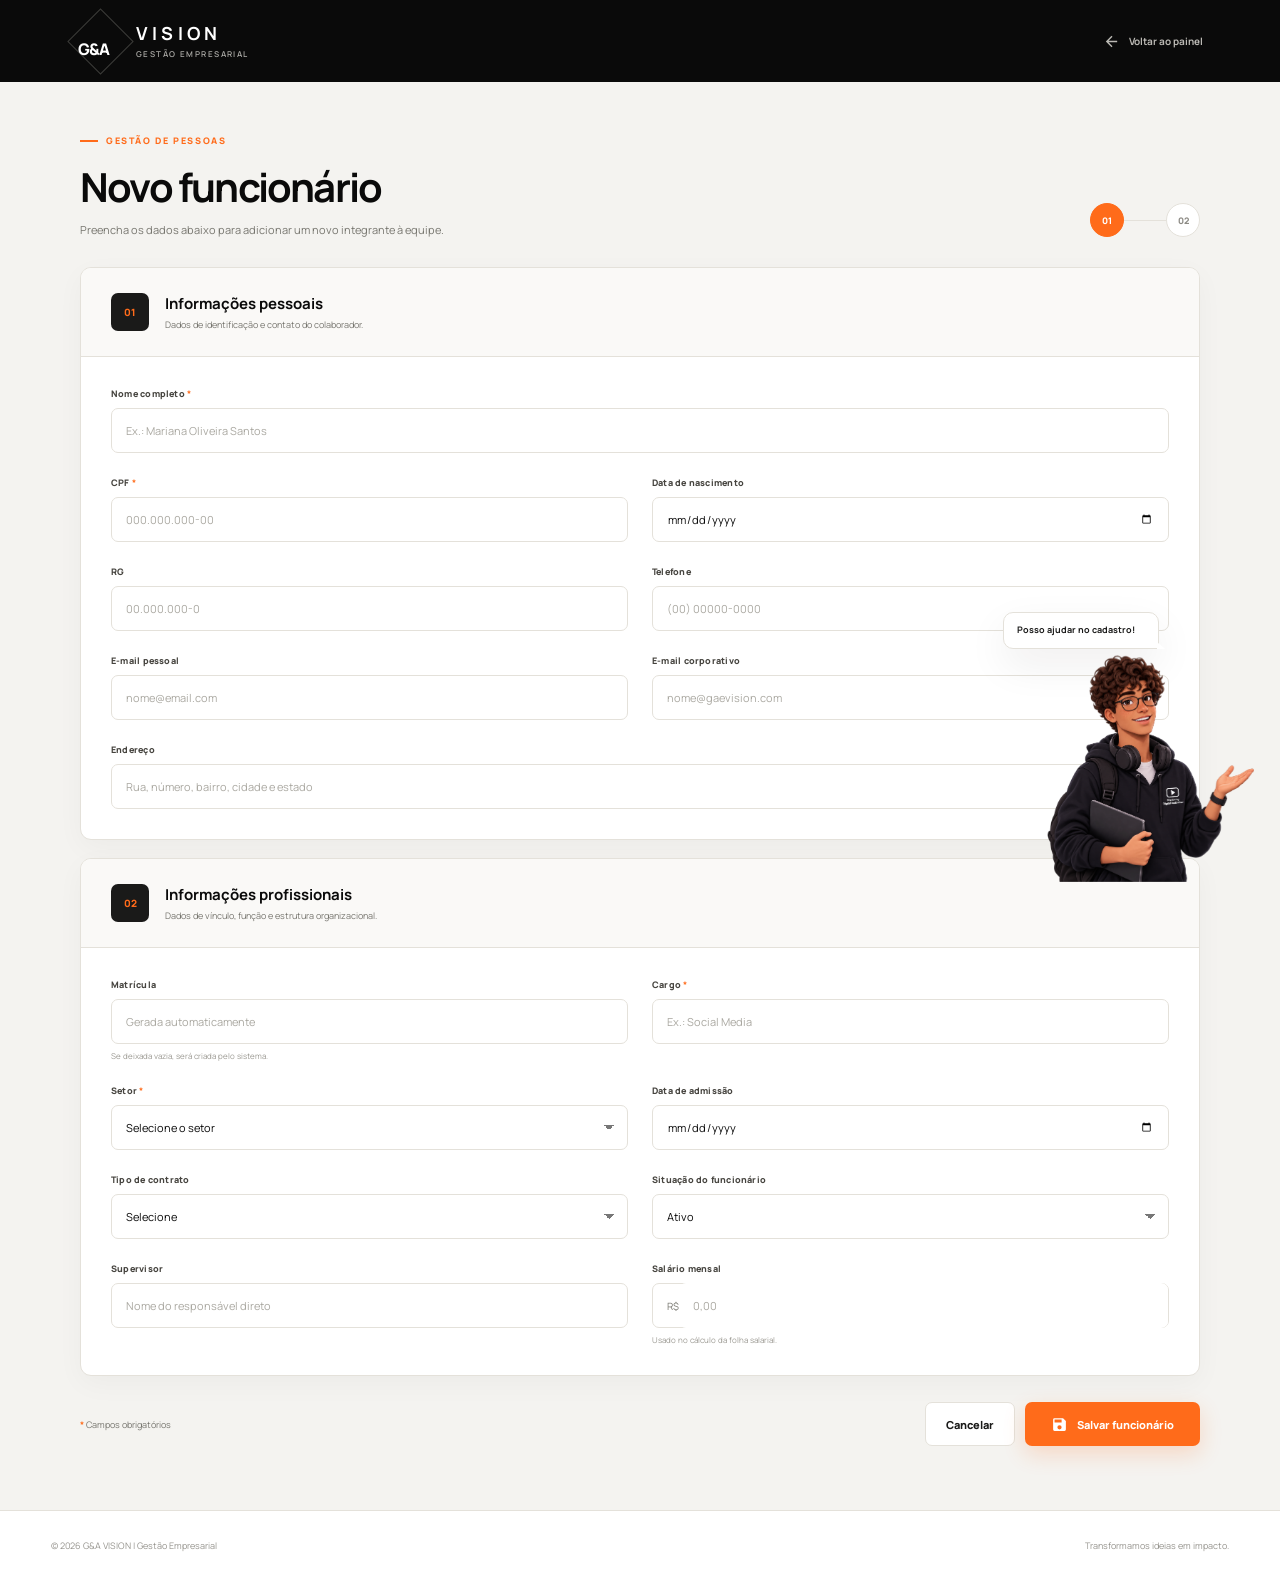
==== cadastro.html @ e6e960f0 "cadastro.htmlstyle.csscaio.pngindex.htmlscript.js" ====
<!doctype html>
<html lang="pt-BR">
  <head>
    <meta charset="UTF-8" />
    <meta name="viewport" content="width=device-width, initial-scale=1.0" />
    <meta name="description" content="Cadastro de funcionários — G&A VISION Gestão Empresarial." />
    <title>Cadastro de funcionário | G&A VISION</title>
    <link rel="preconnect" href="https://fonts.googleapis.com" />
    <link rel="preconnect" href="https://fonts.gstatic.com" crossorigin />
    <link
      href="https://fonts.googleapis.com/css2?family=Manrope:wght@400;500;600;700;800&display=swap"
      rel="stylesheet"
    />
    <link rel="stylesheet" href="./style.css" />
  </head>
  <body data-page="form">
    <header class="form-topbar">
      <a class="brand brand-horizontal" href="./index.html" aria-label="G&A Vision - Início">
        <span class="brand-mark" aria-hidden="true">G<span>&</span>A</span>
        <span class="brand-copy">
          <strong>VISION</strong>
          <small>Gestão Empresarial</small>
        </span>
      </a>
      <a class="back-link" href="./index.html">
        <svg aria-hidden="true" viewBox="0 0 24 24"><path d="m20 11H7.83l5.59-5.59L12 4l-8 8 8 8 1.42-1.41L7.83 13H20v-2Z"/></svg>
        Voltar ao painel
      </a>
    </header>

    <main class="form-page">
      <section class="form-intro">
        <div>
          <span class="eyebrow"><i></i> Gestão de pessoas</span>
          <h1 id="formPageTitle">Novo funcionário</h1>
          <p id="formPageDescription">Preencha os dados abaixo para adicionar um novo integrante à equipe.</p>
        </div>
        <div class="step-indicator" aria-label="Formulário dividido em duas seções">
          <span class="step is-active">01</span>
          <i></i>
          <span class="step">02</span>
        </div>
      </section>

      <form id="employeeForm" novalidate>
        <section class="form-section">
          <div class="form-section-heading">
            <span class="section-number">01</span>
            <div>
              <h2>Informações pessoais</h2>
              <p>Dados de identificação e contato do colaborador.</p>
            </div>
          </div>
          <div class="form-grid">
            <label class="field field-span-2">
              <span>Nome completo <b>*</b></span>
              <input type="text" name="name" placeholder="Ex.: Mariana Oliveira Santos" autocomplete="name" required />
              <small class="field-error"></small>
            </label>
            <label class="field">
              <span>CPF <b>*</b></span>
              <input type="text" name="cpf" placeholder="000.000.000-00" inputmode="numeric" maxlength="14" required />
              <small class="field-error"></small>
            </label>
            <label class="field">
              <span>Data de nascimento</span>
              <input type="date" name="birthDate" />
              <small class="field-error"></small>
            </label>
            <label class="field">
              <span>RG</span>
              <input type="text" name="rg" placeholder="00.000.000-0" />
              <small class="field-error"></small>
            </label>
            <label class="field">
              <span>Telefone</span>
              <input type="tel" name="phone" placeholder="(00) 00000-0000" inputmode="tel" maxlength="15" autocomplete="tel" />
              <small class="field-error"></small>
            </label>
            <label class="field">
              <span>E-mail pessoal</span>
              <input type="email" name="personalEmail" placeholder="nome@email.com" autocomplete="email" />
              <small class="field-error"></small>
            </label>
            <label class="field">
              <span>E-mail corporativo</span>
              <input type="email" name="corporateEmail" placeholder="nome@gaevision.com" />
              <small class="field-error"></small>
            </label>
            <label class="field field-span-2">
              <span>Endereço</span>
              <input type="text" name="address" placeholder="Rua, número, bairro, cidade e estado" autocomplete="street-address" />
              <small class="field-error"></small>
            </label>
          </div>
        </section>

        <section class="form-section">
          <div class="form-section-heading">
            <span class="section-number">02</span>
            <div>
              <h2>Informações profissionais</h2>
              <p>Dados de vínculo, função e estrutura organizacional.</p>
            </div>
          </div>
          <div class="form-grid">
            <label class="field">
              <span>Matrícula</span>
              <input type="text" name="registration" placeholder="Gerada automaticamente" />
              <small class="field-hint">Se deixada vazia, será criada pelo sistema.</small>
              <small class="field-error"></small>
            </label>
            <label class="field">
              <span>Cargo <b>*</b></span>
              <input type="text" name="role" placeholder="Ex.: Social Media" required />
              <small class="field-error"></small>
            </label>
            <label class="field">
              <span>Setor <b>*</b></span>
              <select name="department" required>
                <option value="">Selecione o setor</option>
                <option>Administrativo</option>
                <option>Atendimento</option>
                <option>Comercial</option>
                <option>Criação</option>
                <option>Marketing</option>
                <option>Mídia e Performance</option>
                <option>Produção Audiovisual</option>
                <option>Tecnologia</option>
              </select>
              <small class="field-error"></small>
            </label>
            <label class="field">
              <span>Data de admissão</span>
              <input type="date" name="admissionDate" />
              <small class="field-error"></small>
            </label>
            <label class="field">
              <span>Tipo de contrato</span>
              <select name="contractType">
                <option value="">Selecione</option>
                <option>CLT</option>
                <option>Pessoa Jurídica (PJ)</option>
                <option>Estágio</option>
                <option>Temporário</option>
                <option>Freelancer</option>
              </select>
              <small class="field-error"></small>
            </label>
            <label class="field">
              <span>Situação do funcionário</span>
              <select name="status">
                <option value="Ativo">Ativo</option>
                <option value="Inativo">Inativo</option>
              </select>
              <small class="field-error"></small>
            </label>
            <label class="field">
              <span>Supervisor</span>
              <input type="text" name="supervisor" placeholder="Nome do responsável direto" />
              <small class="field-error"></small>
            </label>
            <label class="field">
              <span>Salário mensal</span>
              <div class="input-prefix">
                <span>R$</span>
                <input type="text" name="salary" placeholder="0,00" inputmode="decimal" />
              </div>
              <small class="field-hint">Usado no cálculo da folha salarial.</small>
              <small class="field-error"></small>
            </label>
          </div>
        </section>

        <div class="form-actions">
          <p><b>*</b> Campos obrigatórios</p>
          <div>
            <a class="button button-ghost" href="./index.html">Cancelar</a>
            <button class="button button-primary button-submit" type="submit">
              <svg aria-hidden="true" viewBox="0 0 24 24"><path d="M17 3H5a2 2 0 0 0-2 2v14a2 2 0 0 0 2 2h14a2 2 0 0 0 2-2V7l-4-4Zm-5 16a3 3 0 1 1 0-6 3 3 0 0 1 0 6Zm3-10H5V5h10v4Z"/></svg>
              <span id="submitLabel">Salvar funcionário</span>
            </button>
          </div>
        </div>
      </form>
    </main>

    <footer class="form-footer">
      <span>© <span id="currentYear"></span> G&A VISION | Gestão Empresarial</span>
      <span>Transformamos ideias em impacto.</span>
    </footer>
    <aside class="ana-guide" id="anaGuide" aria-label="Caio, assistente virtual">
      <div class="ana-panel" id="anaPanel" hidden>
        <div class="ana-panel-header">
          <div>
            <span class="ana-online"></span>
            <p><strong>Caio</strong><small>Guia da G&A VISION</small></p>
          </div>
          <button class="ana-close" id="anaClose" type="button" aria-label="Fechar orientação">
            <svg aria-hidden="true" viewBox="0 0 24 24"><path d="m18.3 5.71-1.41-1.42L12 9.17 7.11 4.29 5.7 5.71 10.59 10.59 5.7 15.48l1.41 1.41L12 12l4.89 4.89 1.41-1.41-4.89-4.89 4.89-4.88Z"/></svg>
          </button>
        </div>
        <div class="ana-panel-body">
          <span class="ana-kicker">Dica do Caio</span>
          <p id="anaMessage">Vamos cadastrar um novo talento? Comece pelos campos marcados com asterisco.</p>
          <div class="ana-progress-label"><span>Preenchimento obrigatório</span><strong id="anaProgressValue">0%</strong></div>
          <div class="ana-progress"><span id="anaProgressBar"></span></div>
          <a class="ana-back-link" href="./index.html">Voltar ao painel</a>
        </div>
      </div>
      <button class="ana-character" id="anaToggle" type="button" aria-label="Conversar com Caio" aria-expanded="false">
        <span class="ana-speech" id="anaSpeech">Posso ajudar no cadastro!</span>
        <span class="ana-portrait">
          <img src="caio.png" alt="Caio, guia virtual da G&A VISION" />
        </span>
      </button>
    </aside>
    <div class="toast" id="toast" role="status" aria-live="polite"></div>
    <script type="module" src="./script.js"></script>
  </body>
</html>
---- style.css ----
@import url('https://fonts.googleapis.com/css2?family=Manrope:wght@400;500;600;700;800&display=swap');

:root {
  --black: #0a0a0a;
  --black-soft: #111110;
  --graphite: #1a1a19;
  --graphite-2: #262624;
  --orange: #ff6b1a;
  --orange-dark: #dc4e00;
  --orange-soft: #fff1e8;
  --white: #ffffff;
  --canvas: #f4f3f0;
  --line: #e4e1da;
  --muted: #77766f;
  --success: #21865a;
  --danger: #c43b31;
  --sidebar-width: 258px;
  --shadow: 0 16px 42px rgba(22, 20, 16, 0.07);
}

* {
  box-sizing: border-box;
}

html {
  scroll-behavior: smooth;
}

body {
  margin: 0;
  min-width: 320px;
  background: var(--canvas);
  color: var(--black);
  font-family: 'Manrope', sans-serif;
  font-size: 14px;
  -webkit-font-smoothing: antialiased;
}

button,
input,
select {
  font: inherit;
}

button,
a {
  -webkit-tap-highlight-color: transparent;
}

a {
  color: inherit;
  text-decoration: none;
}

svg {
  display: block;
  fill: currentColor;
}

.sr-only {
  position: absolute;
  width: 1px;
  height: 1px;
  padding: 0;
  margin: -1px;
  overflow: hidden;
  clip: rect(0, 0, 0, 0);
  white-space: nowrap;
  border: 0;
}

.app-shell {
  min-height: 100vh;
}

.sidebar {
  position: fixed;
  z-index: 50;
  inset: 0 auto 0 0;
  width: var(--sidebar-width);
  padding: 30px 18px 24px;
  background:
    radial-gradient(circle at -10% 93%, rgba(255, 107, 26, 0.17), transparent 25%),
    var(--black);
  color: var(--white);
  display: flex;
  flex-direction: column;
}

.brand {
  display: flex;
  align-items: center;
  gap: 12px;
  padding: 0 10px;
}

.brand-mark {
  width: 47px;
  height: 47px;
  display: grid;
  place-items: center;
  border: 1px solid #3b3b38;
  color: var(--white);
  font-size: 17px;
  font-weight: 800;
  letter-spacing: -1px;
  transform: rotate(45deg);
}

.brand-mark > span {
  color: var(--orange);
}

.brand-mark {
  line-height: 1;
}

.brand-mark::first-line {
  transform: rotate(-45deg);
}

.brand-mark {
  text-indent: 0;
}

.brand-mark > * {
  transform: rotate(-45deg);
}

.brand-mark {
  font-size: 0;
}

.brand-mark::after {
  content: 'G&A';
  color: var(--white);
  font-size: 16px;
  font-weight: 800;
  transform: rotate(-45deg);
}

.brand-copy {
  display: flex;
  flex-direction: column;
  line-height: 1.1;
}

.brand-copy strong {
  font-size: 18px;
  letter-spacing: 0.24em;
}

.brand-copy small {
  margin-top: 6px;
  color: #aaa9a5;
  font-size: 8px;
  font-weight: 600;
  letter-spacing: 0.18em;
  text-transform: uppercase;
}

.side-nav {
  margin-top: 58px;
}

.nav-label {
  margin: 0 14px 14px;
  color: #696965;
  font-size: 9px;
  font-weight: 700;
  letter-spacing: 0.18em;
  text-transform: uppercase;
}

.nav-item {
  position: relative;
  min-height: 48px;
  margin: 5px 0;
  padding: 0 14px;
  border-radius: 8px;
  color: #a8a8a3;
  display: flex;
  align-items: center;
  gap: 13px;
  font-size: 12px;
  font-weight: 600;
  transition: 180ms ease;
}

.nav-item svg {
  width: 18px;
  height: 18px;
}

.nav-item:hover,
.nav-item.is-active {
  background: #1d1d1b;
  color: var(--white);
}

.nav-item.is-active::before {
  position: absolute;
  content: '';
  left: -18px;
  width: 3px;
  height: 24px;
  border-radius: 0 2px 2px 0;
  background: var(--orange);
}

.nav-item.is-active svg {
  color: var(--orange);
}

.sidebar-note {
  margin: auto 10px 0;
  padding: 20px;
  border: 1px solid #282825;
  border-radius: 10px;
  background: rgba(255,255,255,.025);
}

.note-kicker {
  color: var(--orange);
  font-size: 8px;
  font-weight: 800;
  letter-spacing: 0.2em;
}

.sidebar-note p {
  max-width: 150px;
  margin: 9px 0 13px;
  color: #dad9d5;
  font-size: 11px;
  line-height: 1.6;
}

.note-line {
  display: block;
  width: 28px;
  height: 2px;
  background: var(--orange);
}

.page-frame {
  min-height: 100vh;
  margin-left: var(--sidebar-width);
  display: flex;
  flex-direction: column;
}

.topbar {
  position: sticky;
  z-index: 30;
  top: 0;
  height: 78px;
  padding: 0 clamp(24px, 4vw, 52px);
  border-bottom: 1px solid var(--line);
  background: rgba(244, 243, 240, 0.94);
  backdrop-filter: blur(12px);
  display: flex;
  align-items: center;
  justify-content: space-between;
}

.topbar-title {
  display: flex;
  flex-direction: column;
  gap: 4px;
}

.topbar-title span {
  color: var(--muted);
  font-size: 9px;
  font-weight: 700;
  letter-spacing: .14em;
  text-transform: uppercase;
}

.topbar-title strong {
  font-size: 14px;
}

.topbar-actions {
  display: flex;
  align-items: center;
  gap: 20px;
}

.date-chip {
  color: var(--muted);
  font-size: 11px;
  font-weight: 600;
  text-transform: capitalize;
}

.button {
  min-height: 44px;
  padding: 0 20px;
  border: 1px solid transparent;
  border-radius: 7px;
  cursor: pointer;
  display: inline-flex;
  align-items: center;
  justify-content: center;
  gap: 9px;
  font-size: 11px;
  font-weight: 800;
  transition: 180ms ease;
}

.button svg {
  width: 17px;
  height: 17px;
}

.button-primary {
  background: var(--orange);
  color: var(--white);
  box-shadow: 0 8px 22px rgba(255, 107, 26, .2);
}

.button-primary:hover {
  background: var(--orange-dark);
  transform: translateY(-1px);
}

.button-compact {
  min-height: 39px;
  padding-inline: 16px;
}

.button-secondary {
  background: var(--graphite);
  color: var(--white);
}

.button-secondary:hover {
  background: var(--black);
}

.button-ghost {
  border-color: var(--line);
  background: var(--white);
  color: var(--graphite);
}

.button-ghost:hover {
  border-color: #c9c5bc;
  background: #faf9f7;
}

.button-danger {
  background: var(--danger);
  color: var(--white);
}

.button-danger:hover {
  background: #a92f27;
}

.icon-button {
  width: 42px;
  height: 42px;
  padding: 0;
  border: 1px solid var(--line);
  border-radius: 7px;
  background: var(--white);
  cursor: pointer;
  display: grid;
  place-items: center;
}

.icon-button svg {
  width: 20px;
}

.menu-button {
  display: none;
}

.page-frame main {
  width: 100%;
  max-width: 1540px;
  margin: 0 auto;
  padding: 34px clamp(24px, 4vw, 52px) 44px;
}

.section-anchor {
  scroll-margin-top: 100px;
}

.hero-panel {
  position: relative;
  min-height: 178px;
  padding: 34px 40px;
  border-radius: 12px;
  overflow: hidden;
  background:
    linear-gradient(115deg, rgba(255, 107, 26, .1), transparent 42%),
    var(--black-soft);
  color: var(--white);
  display: flex;
  align-items: center;
}

.hero-panel::after {
  position: absolute;
  content: '';
  width: 250px;
  height: 250px;
  right: 9%;
  border: 1px solid rgba(255,255,255,.06);
  transform: rotate(45deg);
}

.eyebrow,
.section-kicker {
  color: var(--orange);
  font-size: 9px;
  font-weight: 800;
  letter-spacing: .18em;
  text-transform: uppercase;
}

.eyebrow {
  display: flex;
  align-items: center;
  gap: 8px;
}

.eyebrow i {
  width: 18px;
  height: 2px;
  background: var(--orange);
}

.hero-panel h1 {
  margin: 14px 0 8px;
  font-size: clamp(24px, 3vw, 34px);
  letter-spacing: -.04em;
}

.hero-panel p {
  max-width: 570px;
  margin: 0;
  color: #aaa9a5;
  font-size: 12px;
  line-height: 1.7;
}

.hero-monogram {
  position: absolute;
  right: 9%;
  color: rgba(255,255,255,.035);
  font-size: 180px;
  font-weight: 800;
  line-height: 1;
}

.metrics-grid {
  margin: 20px 0;
  display: grid;
  grid-template-columns: repeat(3, 1fr);
  gap: 18px;
}

.metric-card {
  min-width: 0;
  padding: 24px;
  border: 1px solid var(--line);
  border-radius: 10px;
  background: var(--white);
  box-shadow: 0 7px 25px rgba(20, 18, 12, 0.035);
  display: flex;
  align-items: center;
  gap: 18px;
}

.metric-icon {
  flex: 0 0 46px;
  width: 46px;
  height: 46px;
  border-radius: 8px;
  background: var(--orange-soft);
  color: var(--orange);
  display: grid;
  place-items: center;
}

.metric-icon svg {
  width: 21px;
  height: 21px;
}

.metric-copy {
  min-width: 0;
  display: grid;
}

.metric-copy > span {
  color: var(--muted);
  font-size: 10px;
  font-weight: 700;
}

.metric-copy strong {
  margin: 4px 0 2px;
  font-size: clamp(21px, 2.4vw, 28px);
  letter-spacing: -.04em;
  white-space: nowrap;
}

.metric-copy small {
  color: #aaa8a1;
  font-size: 9px;
}

.metric-card-accent {
  background: var(--graphite);
  border-color: var(--graphite);
  color: var(--white);
}

.metric-card-accent .metric-icon {
  background: var(--orange);
  color: var(--white);
}

.metric-card-accent .metric-copy > span,
.metric-card-accent .metric-copy small {
  color: #aaa9a4;
}

.dashboard-grid {
  margin-bottom: 20px;
  display: grid;
  grid-template-columns: 1.4fr 1fr;
  gap: 18px;
}

.panel {
  border: 1px solid var(--line);
  border-radius: 10px;
  background: var(--white);
  box-shadow: 0 7px 25px rgba(20, 18, 12, 0.035);
}

.indicator-panel,
.data-panel {
  min-height: 246px;
  padding: 27px 30px;
}

.panel-heading {
  position: relative;
  display: flex;
  align-items: flex-start;
  justify-content: space-between;
}

.panel h2,
.employees-heading h2 {
  margin: 6px 0 0;
  font-size: 17px;
  letter-spacing: -.025em;
}

.status-chip {
  padding: 6px 9px;
  border-radius: 20px;
  background: #eff8f2;
  color: var(--success);
  font-size: 8px;
  font-weight: 800;
  text-transform: uppercase;
}

.indicator-list {
  margin-top: 28px;
  display: grid;
  gap: 22px;
}

.indicator-meta {
  margin-bottom: 9px;
  display: flex;
  align-items: center;
  justify-content: space-between;
  font-size: 10px;
  font-weight: 700;
}

.indicator-meta span {
  display: flex;
  align-items: center;
  gap: 8px;
}

.indicator-meta strong {
  font-size: 11px;
}

.dot {
  width: 7px;
  height: 7px;
  border-radius: 50%;
}

.dot-active {
  background: var(--orange);
}

.dot-inactive {
  background: #aaa8a1;
}

.progress-track {
  height: 7px;
  border-radius: 10px;
  overflow: hidden;
  background: #efeee9;
}

.progress-track span {
  display: block;
  width: 0;
  height: 100%;
  border-radius: inherit;
  transition: width 500ms ease;
}

.progress-active {
  background: var(--orange);
}

.progress-inactive {
  background: #aaa8a1;
}

.indicator-footnote {
  margin: 18px 0 0;
  color: #aaa8a1;
  font-size: 9px;
}

.data-panel {
  position: relative;
  overflow: hidden;
}

.data-panel > p {
  max-width: 360px;
  margin: 20px 0;
  color: var(--muted);
  font-size: 10px;
  line-height: 1.7;
}

.panel-watermark {
  position: absolute;
  top: -6px;
  right: -2px;
  width: 70px;
  height: 70px;
  color: #f3f1ec;
}

.data-actions {
  display: flex;
  gap: 9px;
  flex-wrap: wrap;
}

.employees-panel {
  overflow: hidden;
}

.employees-heading {
  padding: 27px 30px 22px;
  display: flex;
  align-items: flex-end;
  justify-content: space-between;
  gap: 24px;
}

.employees-heading p {
  margin: 7px 0 0;
  color: var(--muted);
  font-size: 10px;
}

.search-field {
  width: min(340px, 100%);
  height: 42px;
  padding: 0 14px;
  border: 1px solid var(--line);
  border-radius: 7px;
  color: #aaa8a1;
  display: flex;
  align-items: center;
  gap: 10px;
}

.search-field:focus-within {
  border-color: var(--orange);
  box-shadow: 0 0 0 3px rgba(255, 107, 26, .1);
}

.search-field svg {
  flex: 0 0 17px;
  width: 17px;
}

.search-field input {
  width: 100%;
  border: 0;
  outline: 0;
  background: transparent;
  color: var(--black);
  font-size: 10px;
}

.search-field input::placeholder {
  color: #aaa8a1;
}

.table-wrap {
  width: 100%;
  overflow-x: auto;
}

table {
  width: 100%;
  min-width: 820px;
  border-collapse: collapse;
}

th {
  padding: 12px 20px;
  border-block: 1px solid var(--line);
  background: #faf9f7;
  color: #8a8983;
  font-size: 8px;
  font-weight: 800;
  letter-spacing: .1em;
  text-align: left;
  text-transform: uppercase;
}

th:first-child,
td:first-child {
  padding-left: 30px;
}

th:last-child,
td:last-child {
  padding-right: 30px;
}

td {
  padding: 15px 20px;
  border-bottom: 1px solid #efede8;
  color: #5f5e59;
  font-size: 10px;
}

tbody tr {
  transition: background 150ms ease;
}

tbody tr:hover {
  background: #fcfbf9;
}

.employee-cell {
  display: flex;
  align-items: center;
  gap: 11px;
}

.avatar {
  flex: 0 0 34px;
  width: 34px;
  height: 34px;
  border-radius: 7px;
  background: var(--graphite);
  color: var(--orange);
  display: grid;
  place-items: center;
  font-size: 10px;
  font-weight: 800;
}

.employee-cell > span {
  min-width: 0;
  display: grid;
  gap: 3px;
}

.employee-cell strong {
  overflow: hidden;
  color: var(--black);
  font-size: 10px;
  text-overflow: ellipsis;
  white-space: nowrap;
}

.employee-cell small {
  color: #a09e97;
  font-size: 8px;
}

.status-badge {
  display: inline-flex;
  align-items: center;
  gap: 6px;
  padding: 6px 9px;
  border-radius: 20px;
  font-size: 8px;
  font-weight: 800;
}

.status-badge::before {
  content: '';
  width: 5px;
  height: 5px;
  border-radius: 50%;
}

.status-active {
  background: #edf8f1;
  color: var(--success);
}

.status-active::before {
  background: var(--success);
}

.status-inactive {
  background: #f4f2ee;
  color: #77756f;
}

.status-inactive::before {
  background: #8b8982;
}

.actions-cell {
  display: flex;
  justify-content: flex-end;
  gap: 5px;
}

.table-action {
  width: 31px;
  height: 31px;
  border: 1px solid var(--line);
  border-radius: 6px;
  background: var(--white);
  color: #716f69;
  cursor: pointer;
  display: grid;
  place-items: center;
  transition: 160ms ease;
}

.table-action svg {
  width: 14px;
}

.table-action:hover {
  border-color: var(--orange);
  color: var(--orange);
}

.table-action.delete:hover {
  border-color: var(--danger);
  color: var(--danger);
}

.actions-column {
  text-align: right;
}

.empty-state {
  min-width: 600px;
  padding: 60px 24px 66px;
  text-align: center;
}

.empty-state[hidden] {
  display: none;
}

.empty-icon {
  width: 54px;
  height: 54px;
  margin: 0 auto 15px;
  border-radius: 9px;
  background: var(--orange-soft);
  color: var(--orange);
  display: grid;
  place-items: center;
}

.empty-icon svg {
  width: 24px;
}

.empty-state h3 {
  margin: 0;
  font-size: 14px;
}

.empty-state p {
  margin: 8px 0 20px;
  color: var(--muted);
  font-size: 10px;
}

.empty-state .button {
  min-height: 40px;
}

.table-footer {
  min-height: 48px;
  padding: 0 30px;
  background: #faf9f7;
  color: #929089;
  display: flex;
  align-items: center;
  font-size: 9px;
}

footer {
  min-height: 70px;
  margin-top: auto;
  padding: 0 clamp(24px, 4vw, 52px);
  border-top: 1px solid var(--line);
  color: #96948e;
  display: flex;
  align-items: center;
  justify-content: space-between;
  gap: 20px;
  font-size: 9px;
}

.sidebar-overlay {
  display: none;
}

.modal-backdrop {
  position: fixed;
  z-index: 100;
  inset: 0;
  padding: 20px;
  background: rgba(0,0,0,.72);
  backdrop-filter: blur(5px);
  display: grid;
  place-items: center;
}

.modal-backdrop[hidden] {
  display: none;
}

.modal {
  width: min(430px, 100%);
  padding: 34px;
  border-radius: 12px;
  background: var(--white);
  box-shadow: 0 30px 80px rgba(0,0,0,.3);
  text-align: center;
}

.modal-icon {
  width: 52px;
  height: 52px;
  margin: 0 auto 18px;
  border-radius: 50%;
  background: #fff0ef;
  color: var(--danger);
  display: grid;
  place-items: center;
}

.modal-icon svg {
  width: 22px;
}

.modal h2 {
  margin: 0 0 9px;
  font-size: 19px;
}

.modal p {
  margin: 0;
  color: var(--muted);
  font-size: 11px;
  line-height: 1.7;
}

.modal-actions {
  margin-top: 26px;
  display: grid;
  grid-template-columns: 1fr 1fr;
  gap: 10px;
}

.toast {
  position: fixed;
  z-index: 120;
  right: 24px;
  bottom: 24px;
  max-width: min(380px, calc(100vw - 48px));
  padding: 14px 18px;
  border-left: 3px solid var(--orange);
  border-radius: 7px;
  background: var(--graphite);
  color: var(--white);
  box-shadow: 0 15px 40px rgba(0,0,0,.22);
  font-size: 11px;
  font-weight: 600;
  opacity: 0;
  pointer-events: none;
  transform: translateY(14px);
  transition: 220ms ease;
}

.toast.is-visible {
  opacity: 1;
  transform: translateY(0);
}

.toast.is-error {
  border-color: var(--danger);
}

/* Caio — animated site guide */
.ana-guide {
  position: fixed;
  z-index: 80;
  right: 26px;
  bottom: 18px;
  width: 220px;
  height: 250px;
  pointer-events: none;
}

.ana-character {
  position: absolute;
  right: 0;
  bottom: 0;
  width: 220px;
  height: 250px;
  padding: 0;
  border: 0;
  outline: 0;
  background: transparent;
  cursor: pointer;
  pointer-events: auto;
  animation: ana-float 4.2s ease-in-out infinite;
  transform-origin: center bottom;
}

.ana-character:hover {
  animation-play-state: paused;
}

.ana-character:focus-visible {
  outline: 2px solid var(--orange);
  outline-offset: 4px;
}

.ana-portrait {
  position: absolute;
  right: 0;
  bottom: 0;
  width: 220px;
  height: 228px;
}

.ana-portrait img {
  display: block;
  width: 100%;
  height: 100%;
  object-fit: contain;
  object-position: center bottom;
  transition: transform 350ms ease;
}

.ana-character:hover .ana-portrait img {
  transform: scale(1.03);
}

.ana-speech {
  position: absolute;
  z-index: 5;
  top: -20px;
  right: 95px;
  width: 156px;
  padding: 11px 13px;
  border: 1px solid var(--line);
  border-radius: 10px 10px 2px 10px;
  background: var(--white);
  color: var(--graphite);
  box-shadow: var(--shadow);
  font-size: 9px;
  font-weight: 700;
  line-height: 1.4;
  text-align: left;
  animation: ana-speech-in 500ms 700ms both;
  transition: opacity 300ms ease, transform 300ms ease;
}

.ana-speech.is-resting {
  opacity: 0;
  transform: translateY(5px);
}

.ana-speech::after {
  position: absolute;
  content: '';
  right: -7px;
  bottom: -1px;
  border-width: 7px 0 0 8px;
  border-style: solid;
  border-color: transparent transparent transparent var(--white);
}

.ana-guide.is-open .ana-speech {
  display: none;
}

.ana-panel {
  position: absolute;
  right: 15px;
  bottom: 245px;
  width: 310px;
  border: 1px solid #343431;
  border-radius: 13px;
  overflow: hidden;
  background: var(--graphite);
  color: var(--white);
  box-shadow: 0 24px 60px rgba(0,0,0,.3);
  pointer-events: auto;
  transform-origin: right bottom;
  animation: ana-panel-in 230ms ease-out both;
}

.ana-panel[hidden] {
  display: none;
}

.ana-panel-header {
  padding: 16px 18px;
  border-bottom: 1px solid #333330;
  display: flex;
  align-items: center;
  justify-content: space-between;
}

.ana-panel-header > div {
  display: flex;
  align-items: center;
  gap: 10px;
}

.ana-panel-header p {
  margin: 0;
  display: grid;
  gap: 2px;
}

.ana-panel-header strong {
  font-size: 12px;
}

.ana-panel-header small {
  color: #8e8d88;
  font-size: 7px;
  font-weight: 700;
  letter-spacing: .08em;
  text-transform: uppercase;
}

.ana-online {
  position: relative;
  width: 9px;
  height: 9px;
  border-radius: 50%;
  background: var(--orange);
  box-shadow: 0 0 0 4px rgba(255,107,26,.12);
}

.ana-online::after {
  position: absolute;
  content: '';
  inset: -4px;
  border: 1px solid var(--orange);
  border-radius: inherit;
  animation: ana-online 2s ease-out infinite;
}

.ana-close {
  width: 30px;
  height: 30px;
  padding: 0;
  border: 1px solid #3c3c38;
  border-radius: 6px;
  background: transparent;
  color: #aaa8a1;
  cursor: pointer;
  display: grid;
  place-items: center;
}

.ana-close:hover {
  border-color: var(--orange);
  color: var(--orange);
}

.ana-close svg {
  width: 16px;
}

.ana-panel-body {
  padding: 20px;
}

.ana-kicker {
  color: var(--orange);
  font-size: 8px;
  font-weight: 800;
  letter-spacing: .14em;
  text-transform: uppercase;
}

.ana-panel-body > p {
  margin: 10px 0 17px;
  color: #cfcec9;
  font-size: 10px;
  line-height: 1.7;
}

.ana-shortcuts {
  display: grid;
  gap: 7px;
}

.ana-shortcuts a,
.ana-back-link {
  min-height: 38px;
  padding: 0 12px;
  border: 1px solid #373733;
  border-radius: 6px;
  color: #dad9d4;
  display: flex;
  align-items: center;
  gap: 8px;
  font-size: 9px;
  font-weight: 700;
  transition: 160ms ease;
}

.ana-shortcuts a:first-child {
  border-color: var(--orange);
  background: var(--orange);
  color: var(--white);
}

.ana-shortcuts a:hover,
.ana-back-link:hover {
  border-color: var(--orange);
  color: var(--white);
  transform: translateX(2px);
}

.ana-shortcuts svg {
  width: 14px;
}

.ana-progress-label {
  margin-top: 2px;
  color: #aaa8a1;
  display: flex;
  justify-content: space-between;
  font-size: 8px;
}

.ana-progress-label strong {
  color: var(--orange);
}

.ana-progress {
  height: 5px;
  margin: 8px 0 17px;
  border-radius: 8px;
  overflow: hidden;
  background: #363633;
}

.ana-progress span {
  display: block;
  width: 0;
  height: 100%;
  border-radius: inherit;
  background: var(--orange);
  transition: width 300ms ease;
}

.ana-back-link {
  justify-content: center;
}

@keyframes ana-float {
  0%, 100% { transform: translateY(0) rotate(-.4deg); }
  50% { transform: translateY(-9px) rotate(.8deg); }
}

@keyframes ana-online {
  from { opacity: .8; transform: scale(.5); }
  to { opacity: 0; transform: scale(1.6); }
}

@keyframes ana-speech-in {
  from { opacity: 0; transform: translate(8px, 8px) scale(.95); }
  to { opacity: 1; transform: translate(0) scale(1); }
}

@keyframes ana-panel-in {
  from { opacity: 0; transform: translateY(8px) scale(.94); }
  to { opacity: 1; transform: translateY(0) scale(1); }
}

/* Registration page */
.form-topbar {
  height: 82px;
  padding: 0 clamp(24px, 6vw, 86px);
  background: var(--black);
  color: var(--white);
  display: flex;
  align-items: center;
  justify-content: space-between;
}

.brand-horizontal {
  padding: 0;
}

.back-link {
  color: #bbb9b4;
  display: flex;
  align-items: center;
  gap: 9px;
  font-size: 10px;
  font-weight: 700;
  transition: color 150ms ease;
}

.back-link:hover {
  color: var(--orange);
}

.back-link svg {
  width: 17px;
}

.form-page {
  width: min(1120px, calc(100% - 48px));
  margin: 0 auto;
  padding: 52px 0 64px;
}

.form-intro {
  margin-bottom: 30px;
  display: flex;
  align-items: flex-end;
  justify-content: space-between;
  gap: 30px;
}

.form-intro h1 {
  margin: 12px 0 8px;
  font-size: clamp(28px, 4vw, 40px);
  letter-spacing: -.045em;
}

.form-intro p {
  margin: 0;
  color: var(--muted);
  font-size: 11px;
}

.step-indicator {
  display: flex;
  align-items: center;
}

.step {
  width: 34px;
  height: 34px;
  border: 1px solid var(--line);
  border-radius: 50%;
  background: var(--white);
  color: #8c8a84;
  display: grid;
  place-items: center;
  font-size: 9px;
  font-weight: 800;
}

.step.is-active {
  border-color: var(--orange);
  background: var(--orange);
  color: var(--white);
}

.step-indicator i {
  width: 42px;
  height: 1px;
  background: var(--line);
}

.form-section {
  margin-bottom: 18px;
  border: 1px solid var(--line);
  border-radius: 11px;
  background: var(--white);
  box-shadow: 0 8px 28px rgba(25, 22, 15, .035);
  overflow: hidden;
}

.form-section-heading {
  padding: 25px 30px;
  border-bottom: 1px solid var(--line);
  background: #faf9f7;
  display: flex;
  align-items: center;
  gap: 16px;
}

.section-number {
  width: 38px;
  height: 38px;
  border-radius: 7px;
  background: var(--graphite);
  color: var(--orange);
  display: grid;
  place-items: center;
  font-size: 10px;
  font-weight: 800;
}

.form-section-heading h2 {
  margin: 0 0 4px;
  font-size: 15px;
}

.form-section-heading p {
  margin: 0;
  color: var(--muted);
  font-size: 9px;
}

.form-grid {
  padding: 30px;
  display: grid;
  grid-template-columns: repeat(2, minmax(0, 1fr));
  gap: 23px 24px;
}

.field {
  min-width: 0;
  display: flex;
  flex-direction: column;
}

.field > span:first-child {
  margin-bottom: 8px;
  color: #46443f;
  font-size: 9px;
  font-weight: 800;
  letter-spacing: .025em;
}

.field b,
.form-actions p b {
  color: var(--orange);
}

.field input,
.field select,
.input-prefix {
  width: 100%;
  height: 45px;
  border: 1px solid var(--line);
  border-radius: 7px;
  outline: none;
  background: var(--white);
  color: var(--black);
  font-size: 11px;
  transition: 150ms ease;
}

.field input,
.field select {
  padding: 0 14px;
}

.field input::placeholder {
  color: #aaa8a1;
}

.field input:focus,
.field select:focus,
.input-prefix:focus-within {
  border-color: var(--orange);
  box-shadow: 0 0 0 3px rgba(255, 107, 26, .09);
}

.field select {
  appearance: none;
  background-image: linear-gradient(45deg, transparent 50%, #777 50%), linear-gradient(135deg, #777 50%, transparent 50%);
  background-position: calc(100% - 18px) 19px, calc(100% - 13px) 19px;
  background-size: 5px 5px, 5px 5px;
  background-repeat: no-repeat;
}

.field-span-2 {
  grid-column: span 2;
}

.field-hint {
  margin-top: 6px;
  color: #9b9992;
  font-size: 8px;
}

.field-error {
  min-height: 0;
  margin-top: 0;
  color: var(--danger);
  font-size: 8px;
}

.field.has-error .field-error {
  min-height: 10px;
  margin-top: 5px;
}

.field.has-error input,
.field.has-error select,
.field.has-error .input-prefix {
  border-color: var(--danger);
}

.input-prefix {
  display: flex;
  align-items: center;
}

.input-prefix > span {
  padding-left: 14px;
  color: var(--muted);
  font-size: 10px;
}

.input-prefix input {
  border: 0;
  box-shadow: none !important;
}

.form-actions {
  margin-top: 26px;
  display: flex;
  align-items: center;
  justify-content: space-between;
  gap: 20px;
}

.form-actions > p {
  margin: 0;
  color: var(--muted);
  font-size: 9px;
}

.form-actions > div {
  display: flex;
  gap: 10px;
}

.button-submit {
  min-width: 175px;
}

.form-footer {
  background: var(--white);
}

@media (max-width: 1050px) {
  :root {
    --sidebar-width: 224px;
  }

  .sidebar {
    padding-inline: 14px;
  }

  .metrics-grid {
    grid-template-columns: 1fr 1fr;
  }

  .metric-card-accent {
    grid-column: span 2;
  }

  .dashboard-grid {
    grid-template-columns: 1fr;
  }
}

@media (max-width: 780px) {
  .sidebar {
    width: 270px;
    transform: translateX(-100%);
    transition: transform 220ms ease;
  }

  body.menu-open {
    overflow: hidden;
  }

  body.menu-open .sidebar {
    transform: translateX(0);
  }

  .sidebar-overlay {
    position: fixed;
    z-index: 40;
    inset: 0;
    background: rgba(0,0,0,.62);
  }

  body.menu-open .sidebar-overlay {
    display: block;
  }

  .page-frame {
    margin-left: 0;
  }

  .menu-button {
    display: grid;
  }

  .topbar {
    padding-inline: 20px;
  }

  .topbar-title {
    display: none;
  }

  .date-chip {
    display: none;
  }

  .page-frame main {
    padding: 22px 18px 36px;
  }

  .hero-panel {
    min-height: 200px;
    padding: 30px 25px;
  }

  .employees-heading {
    align-items: stretch;
    flex-direction: column;
  }

  .search-field {
    width: 100%;
  }

  .form-page {
    width: min(100% - 32px, 1120px);
    padding-top: 36px;
  }

  .form-intro {
    align-items: flex-start;
  }

  .form-grid {
    padding: 24px;
    grid-template-columns: 1fr;
  }

  .field-span-2 {
    grid-column: auto;
  }
}

@media (max-width: 560px) {
  .topbar .button-compact {
    padding-inline: 13px;
  }

  .topbar .button-compact svg {
    display: none;
  }

  .metrics-grid {
    grid-template-columns: 1fr;
  }

  .metric-card-accent {
    grid-column: auto;
  }

  .indicator-panel,
  .data-panel,
  .employees-heading {
    padding: 23px 20px;
  }

  .data-actions {
    display: grid;
  }

  .data-actions .button {
    width: 100%;
  }

  footer {
    padding-block: 22px;
    flex-direction: column;
    align-items: flex-start;
  }

  .form-topbar {
    height: 74px;
    padding-inline: 18px;
  }

  .form-topbar .brand-copy {
    display: none;
  }

  .form-topbar .brand-mark {
    width: 39px;
    height: 39px;
  }

  .form-intro {
    align-items: flex-start;
    flex-direction: column;
  }

  .form-section-heading {
    padding: 21px 20px;
  }

  .form-grid {
    padding: 22px 20px;
  }

  .form-actions {
    align-items: stretch;
    flex-direction: column;
  }

  .form-actions > div {
    display: grid;
    grid-template-columns: 1fr;
  }

  .form-actions .button {
    width: 100%;
  }

  .modal-actions {
    grid-template-columns: 1fr;
  }

  .ana-guide {
    right: 10px;
    bottom: 8px;
    transform: scale(.84);
    transform-origin: right bottom;
  }

  .ana-panel {
    position: fixed;
    right: 14px;
    bottom: 218px;
    width: calc(100vw - 28px);
  }

  .ana-speech {
    right: 91px;
    width: 142px;
  }
}

@media (prefers-reduced-motion: reduce) {
  html {
    scroll-behavior: auto;
  }

  *,
  *::before,
  *::after {
    transition-duration: .01ms !important;
  }

  .ana-character,
  .ana-online::after {
    animation: none !important;
  }
}
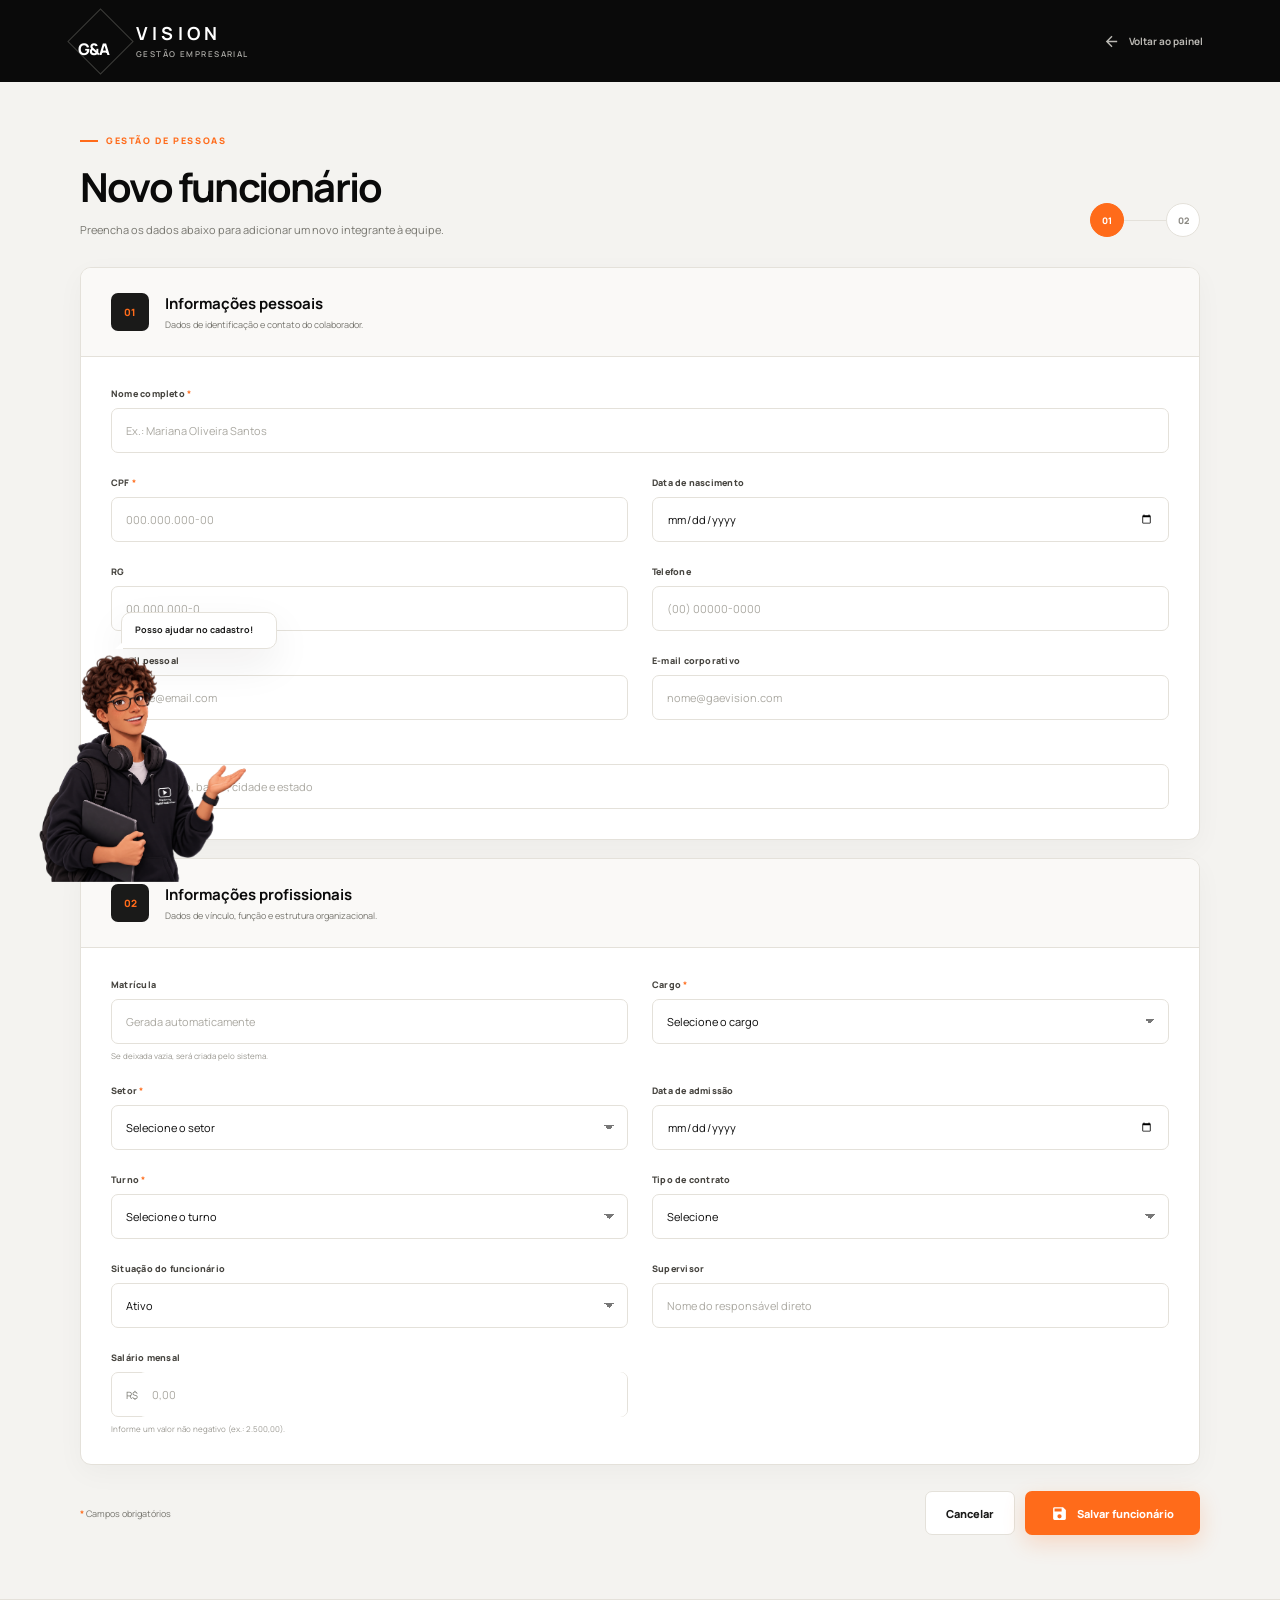
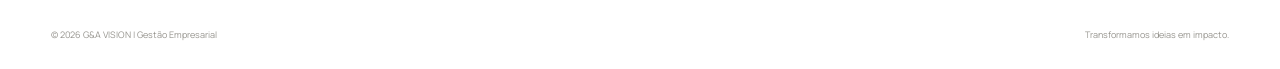
==== commit 777a5ba2: "cadastro.htmstyle.cssdascript.jsshboard.htmll" ====
--- a/cadastro.html
+++ b/cadastro.html
@@ -15,14 +15,14 @@
   </head>
   <body data-page="form">
     <header class="form-topbar">
-      <a class="brand brand-horizontal" href="./index.html" aria-label="G&A Vision - Início">
+      <a class="brand brand-horizontal" href="./dashboard.html" aria-label="G&A Vision - Início">
         <span class="brand-mark" aria-hidden="true">G<span>&</span>A</span>
         <span class="brand-copy">
           <strong>VISION</strong>
           <small>Gestão Empresarial</small>
         </span>
       </a>
-      <a class="back-link" href="./index.html">
+      <a class="back-link" href="./dashboard.html">
         <svg aria-hidden="true" viewBox="0 0 24 24"><path d="m20 11H7.83l5.59-5.59L12 4l-8 8 8 8 1.42-1.41L7.83 13H20v-2Z"/></svg>
         Voltar ao painel
       </a>
@@ -112,7 +112,15 @@
             </label>
             <label class="field">
               <span>Cargo <b>*</b></span>
-              <input type="text" name="role" placeholder="Ex.: Social Media" required />
+              <select name="role" required>
+                <option value="">Selecione o cargo</option>
+                <option>Atendimento</option>
+                <option>Designer gráfico</option>
+                <option>Editor de vídeo</option>
+                <option>Gestor de tráfego</option>
+                <option>Produtor audiovisual</option>
+                <option>Social media</option>
+              </select>
               <small class="field-error"></small>
             </label>
             <label class="field">
@@ -136,6 +144,16 @@
               <small class="field-error"></small>
             </label>
             <label class="field">
+              <span>Turno <b>*</b></span>
+              <select name="shift" required>
+                <option value="">Selecione o turno</option>
+                <option>Manhã</option>
+                <option>Tarde</option>
+                <option>Noite</option>
+              </select>
+              <small class="field-error"></small>
+            </label>
+            <label class="field">
               <span>Tipo de contrato</span>
               <select name="contractType">
                 <option value="">Selecione</option>
@@ -164,9 +182,9 @@
               <span>Salário mensal</span>
               <div class="input-prefix">
                 <span>R$</span>
-                <input type="text" name="salary" placeholder="0,00" inputmode="decimal" />
+                <input type="text" name="salary" placeholder="0,00" inputmode="decimal" autocomplete="off" />
               </div>
-              <small class="field-hint">Usado no cálculo da folha salarial.</small>
+              <small class="field-hint">Informe um valor não negativo (ex.: 2.500,00).</small>
               <small class="field-error"></small>
             </label>
           </div>
@@ -175,7 +193,7 @@
         <div class="form-actions">
           <p><b>*</b> Campos obrigatórios</p>
           <div>
-            <a class="button button-ghost" href="./index.html">Cancelar</a>
+            <a class="button button-ghost" href="./dashboard.html">Cancelar</a>
             <button class="button button-primary button-submit" type="submit">
               <svg aria-hidden="true" viewBox="0 0 24 24"><path d="M17 3H5a2 2 0 0 0-2 2v14a2 2 0 0 0 2 2h14a2 2 0 0 0 2-2V7l-4-4Zm-5 16a3 3 0 1 1 0-6 3 3 0 0 1 0 6Zm3-10H5V5h10v4Z"/></svg>
               <span id="submitLabel">Salvar funcionário</span>
@@ -205,7 +223,7 @@
           <p id="anaMessage">Vamos cadastrar um novo talento? Comece pelos campos marcados com asterisco.</p>
           <div class="ana-progress-label"><span>Preenchimento obrigatório</span><strong id="anaProgressValue">0%</strong></div>
           <div class="ana-progress"><span id="anaProgressBar"></span></div>
-          <a class="ana-back-link" href="./index.html">Voltar ao painel</a>
+          <a class="ana-back-link" href="./dashboard.html">Voltar ao painel</a>
         </div>
       </div>
       <button class="ana-character" id="anaToggle" type="button" aria-label="Conversar com Caio" aria-expanded="false">
--- a/style.css
+++ b/style.css
@@ -393,15 +393,17 @@
 .hero-panel {
   position: relative;
   min-height: 178px;
-  padding: 34px 40px;
+  padding: 24px 40px;
   border-radius: 12px;
+  border: 1px solid #dededb;
   overflow: hidden;
   background:
-    linear-gradient(115deg, rgba(255, 107, 26, .1), transparent 42%),
-    var(--black-soft);
-  color: var(--white);
-  display: flex;
-  align-items: center;
+    linear-gradient(115deg, #f8f8f7, transparent 70%),
+    #eaeae8;
+  color: var(--black);
+  display: flex;
+  align-items: center;
+  justify-content: space-between;
 }
 
 .hero-panel::after {
@@ -410,7 +412,7 @@
   width: 250px;
   height: 250px;
   right: 9%;
-  border: 1px solid rgba(255,255,255,.06);
+  border: 1px solid rgba(10,10,10,.06);
   transform: rotate(45deg);
 }
 
@@ -441,12 +443,35 @@
   letter-spacing: -.04em;
 }
 
+.hero-copy {
+  position: relative;
+  z-index: 1;
+  max-width: 650px;
+}
+
 .hero-panel p {
-  max-width: 570px;
+  max-width: 610px;
   margin: 0;
-  color: #aaa9a5;
+  color: #66645f;
   font-size: 12px;
   line-height: 1.7;
+}
+
+.hero-caio {
+  position: relative;
+  z-index: 1;
+  align-self: stretch;
+  flex: 0 0 170px;
+  height: 190px;
+  margin: -12px 4% -24px 20px;
+}
+
+.hero-caio img {
+  display: block;
+  width: 100%;
+  height: 100%;
+  object-fit: contain;
+  object-position: center bottom;
 }
 
 .hero-monogram {
@@ -1048,6 +1073,11 @@
   pointer-events: none;
 }
 
+body[data-page="form"] .ana-guide {
+  right: auto;
+  left: 26px;
+}
+
 .ana-character {
   position: absolute;
   right: 0;
@@ -1129,6 +1159,19 @@
   border-color: transparent transparent transparent var(--white);
 }
 
+body[data-page="form"] .ana-speech {
+  right: auto;
+  left: 95px;
+  border-radius: 10px 10px 10px 2px;
+}
+
+body[data-page="form"] .ana-speech::after {
+  right: auto;
+  left: -7px;
+  border-width: 7px 8px 0 0;
+  border-color: transparent var(--white) transparent transparent;
+}
+
 .ana-guide.is-open .ana-speech {
   display: none;
 }
@@ -1149,6 +1192,12 @@
   animation: ana-panel-in 230ms ease-out both;
 }
 
+body[data-page="form"] .ana-panel {
+  right: auto;
+  left: 15px;
+  transform-origin: left bottom;
+}
+
 .ana-panel[hidden] {
   display: none;
 }
@@ -1676,6 +1725,16 @@
     padding: 30px 25px;
   }
 
+  .hero-caio {
+    flex-basis: 130px;
+    height: 160px;
+    margin-right: 0;
+  }
+
+  .hero-panel p {
+    max-width: 420px;
+  }
+
   .employees-heading {
     align-items: stretch;
     flex-direction: column;
@@ -1793,6 +1852,30 @@
     transform-origin: right bottom;
   }
 
+  body[data-page="form"] .ana-guide {
+    right: auto;
+    left: 10px;
+    transform: scale(.55);
+    transform-origin: left bottom;
+  }
+
+  .hero-panel {
+    padding: 25px 20px 125px;
+  }
+
+  .hero-caio {
+    position: absolute;
+    right: 8px;
+    bottom: 0;
+    width: 110px;
+    height: 125px;
+    margin: 0;
+  }
+
+  .hero-copy {
+    align-self: flex-start;
+  }
+
   .ana-panel {
     position: fixed;
     right: 14px;
@@ -1804,6 +1887,17 @@
     right: 91px;
     width: 142px;
   }
+
+  body[data-page="form"] .ana-speech {
+    right: auto;
+    left: 91px;
+  }
+
+  body[data-page="form"] .ana-panel {
+    right: 14px;
+    left: 14px;
+    transform-origin: left bottom;
+  }
 }
 
 @media (prefers-reduced-motion: reduce) {
